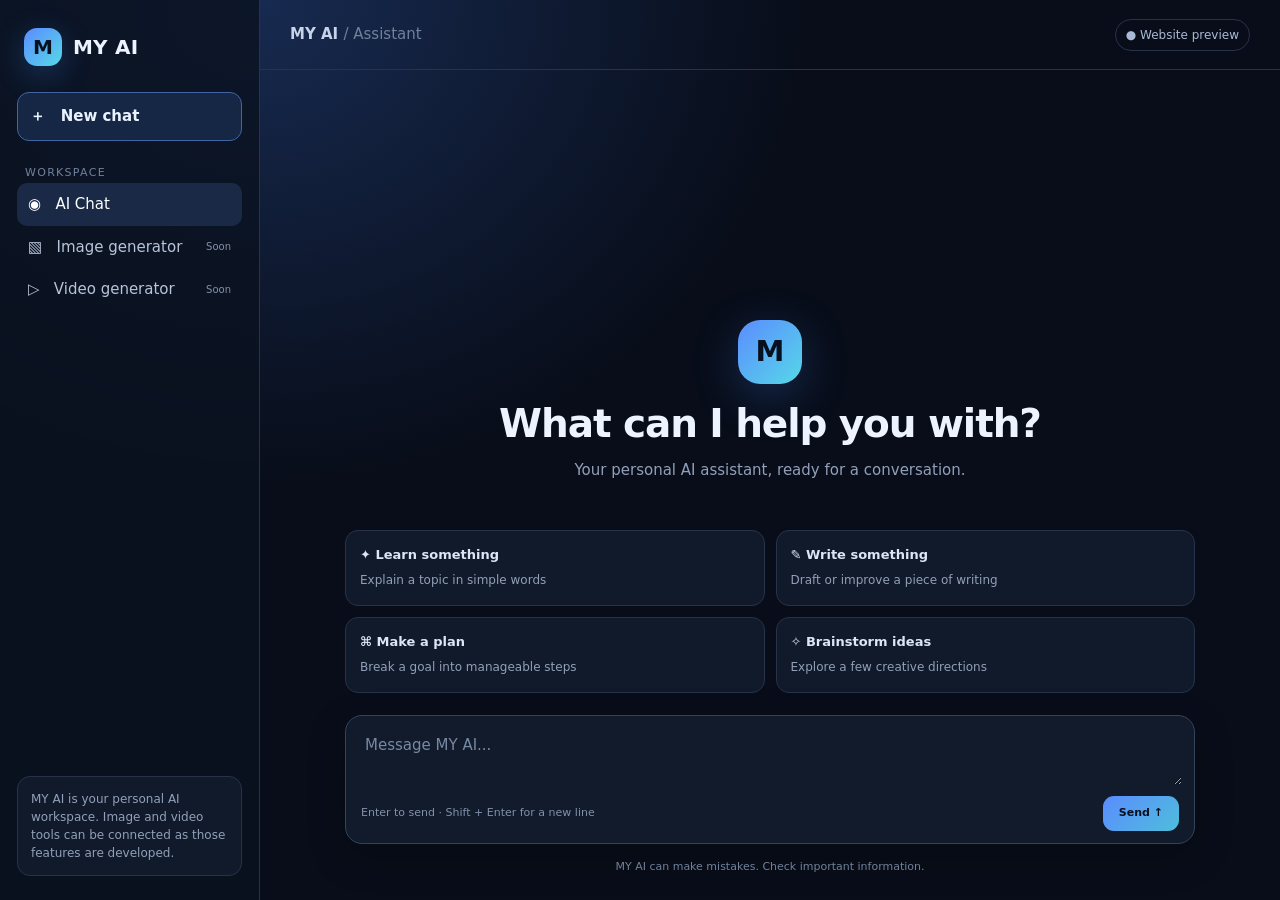
==== index(1).html @ 31a836f2 "Add files via upload" ====
<!doctype html>
<html lang="en">
<head>
  <meta charset="utf-8">
  <meta name="viewport" content="width=device-width, initial-scale=1">
  <meta name="theme-color" content="#080d19">
  <title>MY AI — Your personal AI</title>
  <style>
    :root{--bg:#080d19;--panel:#101827;--panel2:#151f31;--line:#26334a;--text:#edf3ff;--muted:#91a0b8;--blue:#5b8cff;--cyan:#56d8e8}
    *{box-sizing:border-box}body{margin:0;background:radial-gradient(ellipse at 20% 0%,#172a50 0,transparent 38%),var(--bg);color:var(--text);font:15px/1.5 Inter,system-ui,-apple-system,Segoe UI,Arial,sans-serif;min-height:100vh}
    button,textarea{font:inherit}button{cursor:pointer}
    .app{display:grid;grid-template-columns:260px 1fr;min-height:100vh;max-width:1500px;margin:auto}
    aside{border-right:1px solid var(--line);padding:24px 17px;background:#0b1220cc;display:flex;flex-direction:column;gap:22px}
    .brand{display:flex;align-items:center;gap:11px;font-size:20px;font-weight:800;letter-spacing:.2px;padding:4px 7px}
    .logo{width:38px;height:38px;border-radius:13px;background:linear-gradient(135deg,var(--blue),var(--cyan));display:grid;place-items:center;color:#07101e;font-weight:900;font-size:20px;box-shadow:0 8px 30px #428dff44}
    .new{border:1px solid #4264a0;background:#162746;color:#eaf1ff;border-radius:12px;padding:12px;text-align:left;font-weight:650}
    .navtitle{font-size:11px;color:#71819c;text-transform:uppercase;letter-spacing:1.3px;margin:2px 8px}
    .navitem{padding:10px 11px;border-radius:10px;color:#b7c4d9;display:flex;gap:11px;align-items:center}
    .navitem.active{background:#1a2a46;color:#fff}
    .side-note{margin-top:auto;border:1px solid var(--line);background:#101a2b;border-radius:13px;padding:13px;color:var(--muted);font-size:12px}
    main{display:flex;flex-direction:column;min-width:0;min-height:100vh}
    header{height:70px;border-bottom:1px solid var(--line);display:flex;align-items:center;justify-content:space-between;padding:0 30px}
    .model{color:#c6d3e8;font-weight:650}.status{font-size:12px;color:#a8bad4;border:1px solid var(--line);padding:6px 10px;border-radius:30px}
    .content{width:min(850px,calc(100% - 36px));margin:0 auto;display:flex;flex-direction:column;flex:1;padding:55px 0 25px}
    .welcome{text-align:center;margin:auto auto 28px}.orb{width:64px;height:64px;margin:0 auto 18px;border-radius:22px;background:linear-gradient(135deg,#5b8cff,#56d8e8);display:grid;place-items:center;color:#07101e;font-size:29px;font-weight:900;box-shadow:0 12px 45px #458dff40}
    h1{font-size:clamp(27px,5vw,39px);line-height:1.15;margin:0 0 12px;letter-spacing:-1.1px}.sub{color:var(--muted);margin:0}
    .suggestions{display:grid;grid-template-columns:repeat(2,1fr);gap:11px;margin:0 0 22px}
    .suggestion{background:#101a2a;border:1px solid var(--line);border-radius:13px;padding:14px;text-align:left;color:#dbe6f7;transition:.2s}
    .suggestion:hover{border-color:#638ee0;background:#15243b}.suggestion strong{display:block;font-size:13px;margin-bottom:4px}.suggestion span{font-size:12px;color:var(--muted)}
    .chat{display:flex;flex-direction:column;gap:18px;margin:0 0 20px}.msg{max-width:85%;padding:13px 16px;border-radius:15px;white-space:pre-wrap;overflow-wrap:anywhere}.user{align-self:flex-end;background:#244579;color:white;border-bottom-right-radius:5px}.assistant{align-self:flex-start;background:#121e30;border:1px solid var(--line);border-bottom-left-radius:5px}
    .composer{border:1px solid #34435c;background:#111b2b;border-radius:17px;padding:12px;box-shadow:0 12px 40px #0003}
    textarea{width:100%;resize:vertical;min-height:54px;max-height:180px;background:transparent;border:0;outline:0;color:var(--text);padding:6px 7px}
    textarea::placeholder{color:#7889a4}.composebottom{display:flex;align-items:center;justify-content:space-between;padding:5px 3px 0;color:#8191aa;font-size:11px}
    .send{border:0;border-radius:11px;padding:9px 16px;background:linear-gradient(135deg,var(--blue),#4ebedb);color:#06101e;font-weight:800}
    .foot{text-align:center;color:#71819a;font-size:11px;padding:15px 0 0}
    .hidden{display:none!important}
    @media(max-width:720px){.app{grid-template-columns:1fr}aside{display:none}header{padding:0 18px}.content{padding-top:38px}.suggestions{grid-template-columns:1fr}.msg{max-width:94%}}
  </style>
</head>
<body>
<div class="app">
  <aside>
    <div class="brand"><div class="logo">M</div> MY AI</div>
    <button class="new" id="newChat">＋ &nbsp; New chat</button>
    <div>
      <div class="navtitle">Workspace</div>
      <div class="navitem active">◉ &nbsp; AI Chat</div>
      <div class="navitem">▧ &nbsp; Image generator <span style="margin-left:auto;font-size:10px;color:#8292aa">Soon</span></div>
      <div class="navitem">▷ &nbsp; Video generator <span style="margin-left:auto;font-size:10px;color:#8292aa">Soon</span></div>
    </div>
    <div class="side-note">MY AI is your personal AI workspace. Image and video tools can be connected as those features are developed.</div>
  </aside>
  <main>
    <header><div class="model">MY AI <span style="color:#71819a;font-weight:400">/ Assistant</span></div><div class="status">● Website preview</div></header>
    <section class="content">
      <div class="welcome" id="welcome">
        <div class="orb">M</div>
        <h1>What can I help you with?</h1>
        <p class="sub">Your personal AI assistant, ready for a conversation.</p>
      </div>
      <div class="chat" id="chat"></div>
      <div class="suggestions" id="suggestions">
        <button class="suggestion" data-prompt="Explain artificial intelligence in simple words."><strong>✦ Learn something</strong><span>Explain a topic in simple words</span></button>
        <button class="suggestion" data-prompt="Help me write a clear and professional email."><strong>✎ Write something</strong><span>Draft or improve a piece of writing</span></button>
        <button class="suggestion" data-prompt="Give me a step-by-step plan to learn programming."><strong>⌘ Make a plan</strong><span>Break a goal into manageable steps</span></button>
        <button class="suggestion" data-prompt="Give me three creative project ideas using AI."><strong>✧ Brainstorm ideas</strong><span>Explore a few creative directions</span></button>
      </div>
      <div class="composer">
        <textarea id="prompt" rows="2" placeholder="Message MY AI..."></textarea>
        <div class="composebottom"><span>Enter to send · Shift + Enter for a new line</span><button class="send" id="send">Send ↑</button></div>
      </div>
      <div class="foot">MY AI can make mistakes. Check important information.</div>
    </section>
  </main>
</div>
<script>
  // Add your secured MY AI backend URL here after the Colab/API connection is prepared.
  // Do not put Hugging Face tokens, passwords, or private API keys in this public website.
  const MY_AI_API_URL = "";

  const chat = document.getElementById("chat");
  const promptBox = document.getElementById("prompt");
  const welcome = document.getElementById("welcome");
  const suggestions = document.getElementById("suggestions");

  function addMessage(role, text) {
    const el = document.createElement("div");
    el.className = "msg " + (role === "user" ? "user" : "assistant");
    el.textContent = text;
    chat.appendChild(el);
    el.scrollIntoView({behavior:"smooth", block:"nearest"});
  }

  async function sendMessage(text) {
    text = (text || "").trim();
    if (!text) return;
    welcome.classList.add("hidden");
    suggestions.classList.add("hidden");
    addMessage("user", text);
    promptBox.value = "";
    const waiting = document.createElement("div");
    waiting.className = "msg assistant";
    waiting.textContent = "Thinking…";
    chat.appendChild(waiting);

    if (!MY_AI_API_URL) {
      waiting.textContent = "The website is ready. MY AI's Colab connection has not been added yet. Next, we will connect this chat to your running AI model.";
      return;
    }

    try {
      const response = await fetch(MY_AI_API_URL, {
        method:"POST",
        headers:{"Content-Type":"application/json"},
        body:JSON.stringify({message:text})
      });
      if (!response.ok) throw new Error("Server returned " + response.status);
      const data = await response.json();
      waiting.textContent = data.answer || data.response || data.reply || "The AI server returned no answer.";
    } catch (err) {
      waiting.textContent = "Could not reach MY AI right now. Check that its server is running and connected.";
      console.error(err);
    }
  }

  document.getElementById("send").addEventListener("click", () => sendMessage(promptBox.value));
  promptBox.addEventListener("keydown", e => {
    if (e.key === "Enter" && !e.shiftKey) { e.preventDefault(); sendMessage(promptBox.value); }
  });
  document.querySelectorAll("[data-prompt]").forEach(btn => btn.addEventListener("click", () => sendMessage(btn.dataset.prompt)));
  document.getElementById("newChat").addEventListener("click", () => {
    chat.innerHTML = "";
    welcome.classList.remove("hidden");
    suggestions.classList.remove("hidden");
    promptBox.value = "";
    promptBox.focus();
  });
</script>
</body>
</html>
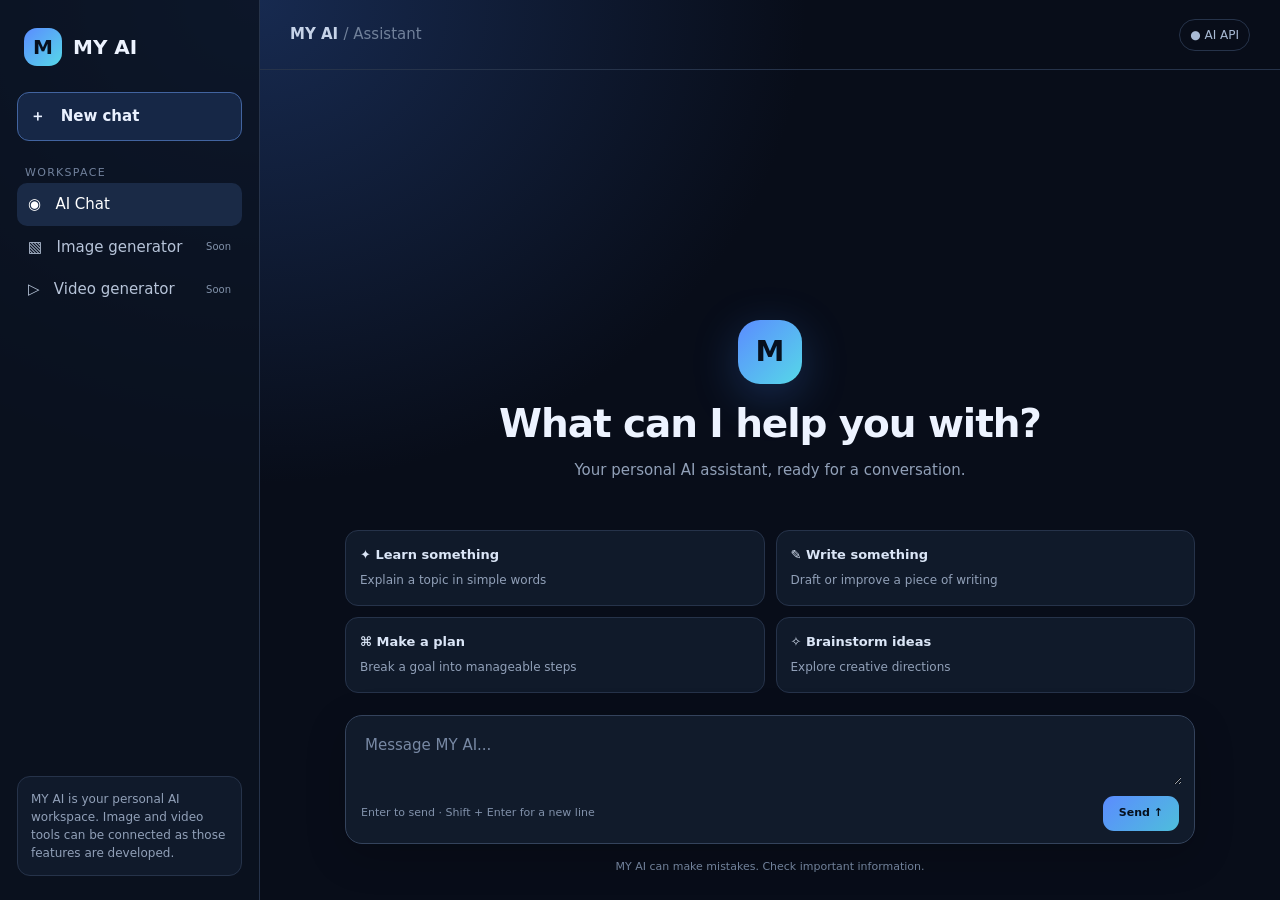
==== commit 685f4ab9: "index(1).html" ====
--- a/index(1).html
+++ b/index(1).html
@@ -1,140 +1,204 @@
-<!doctype html>
+
+<!DOCTYPE html>
 <html lang="en">
 <head>
-  <meta charset="utf-8">
-  <meta name="viewport" content="width=device-width, initial-scale=1">
-  <meta name="theme-color" content="#080d19">
-  <title>MY AI — Your personal AI</title>
-  <style>
-    :root{--bg:#080d19;--panel:#101827;--panel2:#151f31;--line:#26334a;--text:#edf3ff;--muted:#91a0b8;--blue:#5b8cff;--cyan:#56d8e8}
-    *{box-sizing:border-box}body{margin:0;background:radial-gradient(ellipse at 20% 0%,#172a50 0,transparent 38%),var(--bg);color:var(--text);font:15px/1.5 Inter,system-ui,-apple-system,Segoe UI,Arial,sans-serif;min-height:100vh}
-    button,textarea{font:inherit}button{cursor:pointer}
-    .app{display:grid;grid-template-columns:260px 1fr;min-height:100vh;max-width:1500px;margin:auto}
-    aside{border-right:1px solid var(--line);padding:24px 17px;background:#0b1220cc;display:flex;flex-direction:column;gap:22px}
-    .brand{display:flex;align-items:center;gap:11px;font-size:20px;font-weight:800;letter-spacing:.2px;padding:4px 7px}
-    .logo{width:38px;height:38px;border-radius:13px;background:linear-gradient(135deg,var(--blue),var(--cyan));display:grid;place-items:center;color:#07101e;font-weight:900;font-size:20px;box-shadow:0 8px 30px #428dff44}
-    .new{border:1px solid #4264a0;background:#162746;color:#eaf1ff;border-radius:12px;padding:12px;text-align:left;font-weight:650}
-    .navtitle{font-size:11px;color:#71819c;text-transform:uppercase;letter-spacing:1.3px;margin:2px 8px}
-    .navitem{padding:10px 11px;border-radius:10px;color:#b7c4d9;display:flex;gap:11px;align-items:center}
-    .navitem.active{background:#1a2a46;color:#fff}
-    .side-note{margin-top:auto;border:1px solid var(--line);background:#101a2b;border-radius:13px;padding:13px;color:var(--muted);font-size:12px}
-    main{display:flex;flex-direction:column;min-width:0;min-height:100vh}
-    header{height:70px;border-bottom:1px solid var(--line);display:flex;align-items:center;justify-content:space-between;padding:0 30px}
-    .model{color:#c6d3e8;font-weight:650}.status{font-size:12px;color:#a8bad4;border:1px solid var(--line);padding:6px 10px;border-radius:30px}
-    .content{width:min(850px,calc(100% - 36px));margin:0 auto;display:flex;flex-direction:column;flex:1;padding:55px 0 25px}
-    .welcome{text-align:center;margin:auto auto 28px}.orb{width:64px;height:64px;margin:0 auto 18px;border-radius:22px;background:linear-gradient(135deg,#5b8cff,#56d8e8);display:grid;place-items:center;color:#07101e;font-size:29px;font-weight:900;box-shadow:0 12px 45px #458dff40}
-    h1{font-size:clamp(27px,5vw,39px);line-height:1.15;margin:0 0 12px;letter-spacing:-1.1px}.sub{color:var(--muted);margin:0}
-    .suggestions{display:grid;grid-template-columns:repeat(2,1fr);gap:11px;margin:0 0 22px}
-    .suggestion{background:#101a2a;border:1px solid var(--line);border-radius:13px;padding:14px;text-align:left;color:#dbe6f7;transition:.2s}
-    .suggestion:hover{border-color:#638ee0;background:#15243b}.suggestion strong{display:block;font-size:13px;margin-bottom:4px}.suggestion span{font-size:12px;color:var(--muted)}
-    .chat{display:flex;flex-direction:column;gap:18px;margin:0 0 20px}.msg{max-width:85%;padding:13px 16px;border-radius:15px;white-space:pre-wrap;overflow-wrap:anywhere}.user{align-self:flex-end;background:#244579;color:white;border-bottom-right-radius:5px}.assistant{align-self:flex-start;background:#121e30;border:1px solid var(--line);border-bottom-left-radius:5px}
-    .composer{border:1px solid #34435c;background:#111b2b;border-radius:17px;padding:12px;box-shadow:0 12px 40px #0003}
-    textarea{width:100%;resize:vertical;min-height:54px;max-height:180px;background:transparent;border:0;outline:0;color:var(--text);padding:6px 7px}
-    textarea::placeholder{color:#7889a4}.composebottom{display:flex;align-items:center;justify-content:space-between;padding:5px 3px 0;color:#8191aa;font-size:11px}
-    .send{border:0;border-radius:11px;padding:9px 16px;background:linear-gradient(135deg,var(--blue),#4ebedb);color:#06101e;font-weight:800}
-    .foot{text-align:center;color:#71819a;font-size:11px;padding:15px 0 0}
-    .hidden{display:none!important}
-    @media(max-width:720px){.app{grid-template-columns:1fr}aside{display:none}header{padding:0 18px}.content{padding-top:38px}.suggestions{grid-template-columns:1fr}.msg{max-width:94%}}
-  </style>
+<meta charset="UTF-8">
+<meta name="viewport" content="width=device-width, initial-scale=1">
+<meta name="theme-color" content="#080d19">
+<title>MY AI — Your personal AI</title>
+<style>
+:root{--bg:#080d19;--line:#26334a;--text:#edf3ff;--muted:#91a0b8;--blue:#5b8cff;--cyan:#56d8e8}
+*{box-sizing:border-box}
+body{margin:0;background:radial-gradient(ellipse at 20% 0%,#172a50 0,transparent 38%),var(--bg);color:var(--text);font:15px/1.5 Inter,system-ui,Arial,sans-serif;min-height:100vh}
+button,textarea{font:inherit}button{cursor:pointer}
+.app{display:grid;grid-template-columns:260px 1fr;min-height:100vh;max-width:1500px;margin:auto}
+aside{border-right:1px solid var(--line);padding:24px 17px;background:#0b1220cc;display:flex;flex-direction:column;gap:22px}
+.brand{display:flex;align-items:center;gap:11px;font-size:20px;font-weight:800;padding:4px 7px}
+.logo,.orb{background:linear-gradient(135deg,var(--blue),var(--cyan));display:grid;place-items:center;color:#07101e;font-weight:900}
+.logo{width:38px;height:38px;border-radius:13px;font-size:20px}
+.new{border:1px solid #4264a0;background:#162746;color:#eaf1ff;border-radius:12px;padding:12px;text-align:left;font-weight:650}
+.navtitle{font-size:11px;color:#71819c;text-transform:uppercase;letter-spacing:1.3px;margin:2px 8px}
+.navitem{padding:10px 11px;border-radius:10px;color:#b7c4d9;display:flex;gap:11px;align-items:center}
+.navitem.active{background:#1a2a46;color:#fff}
+.side-note{margin-top:auto;border:1px solid var(--line);background:#101a2b;border-radius:13px;padding:13px;color:var(--muted);font-size:12px}
+main{display:flex;flex-direction:column;min-width:0;min-height:100vh}
+header{height:70px;border-bottom:1px solid var(--line);display:flex;align-items:center;justify-content:space-between;padding:0 30px}
+.model{color:#c6d3e8;font-weight:650}
+.status{font-size:12px;color:#a8bad4;border:1px solid var(--line);padding:6px 10px;border-radius:30px}
+.content{width:min(850px,calc(100% - 36px));margin:0 auto;display:flex;flex-direction:column;flex:1;padding:55px 0 25px}
+.welcome{text-align:center;margin:auto auto 28px}
+.orb{width:64px;height:64px;margin:0 auto 18px;border-radius:22px;font-size:29px;box-shadow:0 12px 45px #458dff40}
+h1{font-size:clamp(27px,5vw,39px);line-height:1.15;margin:0 0 12px;letter-spacing:-1.1px}
+.sub{color:var(--muted);margin:0}
+.suggestions{display:grid;grid-template-columns:repeat(2,1fr);gap:11px;margin:0 0 22px}
+.suggestion{background:#101a2a;border:1px solid var(--line);border-radius:13px;padding:14px;text-align:left;color:#dbe6f7}
+.suggestion:hover{border-color:#638ee0;background:#15243b}
+.suggestion strong{display:block;font-size:13px;margin-bottom:4px}
+.suggestion span{font-size:12px;color:var(--muted)}
+.chat{display:flex;flex-direction:column;gap:18px;margin:0 0 20px}
+.msg{max-width:85%;padding:13px 16px;border-radius:15px;white-space:pre-wrap;overflow-wrap:anywhere}
+.user{align-self:flex-end;background:#244579;color:white;border-bottom-right-radius:5px}
+.assistant{align-self:flex-start;background:#121e30;border:1px solid var(--line);border-bottom-left-radius:5px}
+.composer{border:1px solid #34435c;background:#111b2b;border-radius:17px;padding:12px;box-shadow:0 12px 40px #0003}
+textarea{width:100%;resize:vertical;min-height:54px;max-height:180px;background:transparent;border:0;outline:0;color:var(--text);padding:6px 7px}
+textarea::placeholder{color:#7889a4}
+.composebottom{display:flex;align-items:center;justify-content:space-between;padding:5px 3px 0;color:#8191aa;font-size:11px}
+.send{border:0;border-radius:11px;padding:9px 16px;background:linear-gradient(135deg,var(--blue),#4ebedb);color:#06101e;font-weight:800}
+.send:disabled{opacity:.5;cursor:not-allowed}
+.foot{text-align:center;color:#71819a;font-size:11px;padding:15px 0 0}
+.hidden{display:none!important}
+@media(max-width:720px){.app{grid-template-columns:1fr}aside{display:none}header{padding:0 18px}.content{padding-top:38px}.suggestions{grid-template-columns:1fr}.msg{max-width:94%}}
+</style>
 </head>
 <body>
 <div class="app">
-  <aside>
-    <div class="brand"><div class="logo">M</div> MY AI</div>
-    <button class="new" id="newChat">＋ &nbsp; New chat</button>
-    <div>
-      <div class="navtitle">Workspace</div>
-      <div class="navitem active">◉ &nbsp; AI Chat</div>
-      <div class="navitem">▧ &nbsp; Image generator <span style="margin-left:auto;font-size:10px;color:#8292aa">Soon</span></div>
-      <div class="navitem">▷ &nbsp; Video generator <span style="margin-left:auto;font-size:10px;color:#8292aa">Soon</span></div>
-    </div>
-    <div class="side-note">MY AI is your personal AI workspace. Image and video tools can be connected as those features are developed.</div>
-  </aside>
-  <main>
-    <header><div class="model">MY AI <span style="color:#71819a;font-weight:400">/ Assistant</span></div><div class="status">● Website preview</div></header>
-    <section class="content">
-      <div class="welcome" id="welcome">
-        <div class="orb">M</div>
-        <h1>What can I help you with?</h1>
-        <p class="sub">Your personal AI assistant, ready for a conversation.</p>
-      </div>
-      <div class="chat" id="chat"></div>
-      <div class="suggestions" id="suggestions">
-        <button class="suggestion" data-prompt="Explain artificial intelligence in simple words."><strong>✦ Learn something</strong><span>Explain a topic in simple words</span></button>
-        <button class="suggestion" data-prompt="Help me write a clear and professional email."><strong>✎ Write something</strong><span>Draft or improve a piece of writing</span></button>
-        <button class="suggestion" data-prompt="Give me a step-by-step plan to learn programming."><strong>⌘ Make a plan</strong><span>Break a goal into manageable steps</span></button>
-        <button class="suggestion" data-prompt="Give me three creative project ideas using AI."><strong>✧ Brainstorm ideas</strong><span>Explore a few creative directions</span></button>
-      </div>
-      <div class="composer">
-        <textarea id="prompt" rows="2" placeholder="Message MY AI..."></textarea>
-        <div class="composebottom"><span>Enter to send · Shift + Enter for a new line</span><button class="send" id="send">Send ↑</button></div>
-      </div>
-      <div class="foot">MY AI can make mistakes. Check important information.</div>
-    </section>
-  </main>
-</div>
+<aside>
+<div class="brand"><div class="logo">M</div> MY AI</div>
+<button class="new" id="newChat">＋ &nbsp; New chat</button>
+<div>
+<div class="navtitle">Workspace</div>
+<div class="navitem active">◉ &nbsp; AI Chat</div>
+<div class="navitem">▧ &nbsp; Image generator <span style="margin-left:auto;font-size:10px;color:#8292aa">Soon</span></div>
+<div class="navitem">▷ &nbsp; Video generator <span style="margin-left:auto;font-size:10px;color:#8292aa">Soon</span></div>
+</div>
+<div class="side-note">MY AI is your personal AI workspace. Image and video tools can be connected as those features are developed.</div>
+</aside>
+<main>
+<header>
+<div class="model">MY AI <span style="color:#71819a;font-weight:400">/ Assistant</span></div>
+<div class="status" id="status">● AI API</div>
+</header>
+<section class="content">
+<div class="welcome" id="welcome">
+<div class="orb">M</div>
+<h1>What can I help you with?</h1>
+<p class="sub">Your personal AI assistant, ready for a conversation.</p>
+</div>
+<div class="chat" id="chat"></div>
+<div class="suggestions" id="suggestions">
+<button class="suggestion" data-prompt="Explain artificial intelligence in simple words."><strong>✦ Learn something</strong><span>Explain a topic in simple words</span></button>
+<button class="suggestion" data-prompt="Help me write a clear and professional email."><strong>✎ Write something</strong><span>Draft or improve a piece of writing</span></button>
+<button class="suggestion" data-prompt="Give me a step-by-step plan to learn programming."><strong>⌘ Make a plan</strong><span>Break a goal into manageable steps</span></button>
+<button class="suggestion" data-prompt="Give me three creative project ideas using AI."><strong>✧ Brainstorm ideas</strong><span>Explore creative directions</span></button>
+</div>
+<div class="composer">
+<textarea id="prompt" rows="2" placeholder="Message MY AI..."></textarea>
+<div class="composebottom">
+<span>Enter to send · Shift + Enter for a new line</span>
+<button class="send" id="send">Send ↑</button>
+</div>
+</div>
+<div class="foot">MY AI can make mistakes. Check important information.</div>
+</section>
+</main>
+</div>
+
 <script>
-  // Add your secured MY AI backend URL here after the Colab/API connection is prepared.
-  // Do not put Hugging Face tokens, passwords, or private API keys in this public website.
-  const MY_AI_API_URL = "";
-
-  const chat = document.getElementById("chat");
-  const promptBox = document.getElementById("prompt");
-  const welcome = document.getElementById("welcome");
-  const suggestions = document.getElementById("suggestions");
-
-  function addMessage(role, text) {
-    const el = document.createElement("div");
-    el.className = "msg " + (role === "user" ? "user" : "assistant");
-    el.textContent = text;
-    chat.appendChild(el);
-    el.scrollIntoView({behavior:"smooth", block:"nearest"});
+const MY_AI_API_URL = "https://rider-summit-receive-solar.trycloudflare.com/chat";
+
+const chat = document.getElementById("chat");
+const promptBox = document.getElementById("prompt");
+const welcome = document.getElementById("welcome");
+const suggestions = document.getElementById("suggestions");
+const sendButton = document.getElementById("send");
+const status = document.getElementById("status");
+
+let history = [];
+let busy = false;
+
+function addMessage(role, text) {
+  const el = document.createElement("div");
+  el.className = "msg " + role;
+  el.textContent = text;
+  chat.appendChild(el);
+  el.scrollIntoView({behavior:"smooth",block:"nearest"});
+  return el;
+}
+
+async function sendMessage(text) {
+  text = (text || "").trim();
+  if (!text || busy) return;
+
+  welcome.classList.add("hidden");
+  suggestions.classList.add("hidden");
+
+  addMessage("user", text);
+  promptBox.value = "";
+
+  const waiting = addMessage("assistant", "Thinking...");
+  busy = true;
+  sendButton.disabled = true;
+  status.textContent = "● Working...";
+
+  try {
+    const response = await fetch(MY_AI_API_URL, {
+      method: "POST",
+      headers: {"Content-Type": "application/json"},
+      body: JSON.stringify({
+        message: text,
+        history: history
+      })
+    });
+
+    if (!response.ok) {
+      throw new Error("HTTP " + response.status);
+    }
+
+    const data = await response.json();
+
+    const answer = data.reply || data.answer || data.response || data.message;
+
+    if (!answer) {
+      throw new Error("No answer returned by API");
+    }
+
+    waiting.textContent = answer;
+
+    history.push(
+      {role:"user",content:text},
+      {role:"assistant",content:answer}
+    );
+
+    status.textContent = "● Connected";
+  } catch (error) {
+    waiting.textContent =
+      "Connection error: " + error.message +
+      "\nPlease check that your AI server is running.";
+    status.textContent = "● Connection error";
+    console.error("MY AI error:", error);
+  } finally {
+    busy = false;
+    sendButton.disabled = false;
+    promptBox.focus();
   }
-
-  async function sendMessage(text) {
-    text = (text || "").trim();
-    if (!text) return;
-    welcome.classList.add("hidden");
-    suggestions.classList.add("hidden");
-    addMessage("user", text);
-    promptBox.value = "";
-    const waiting = document.createElement("div");
-    waiting.className = "msg assistant";
-    waiting.textContent = "Thinking…";
-    chat.appendChild(waiting);
-
-    if (!MY_AI_API_URL) {
-      waiting.textContent = "The website is ready. MY AI's Colab connection has not been added yet. Next, we will connect this chat to your running AI model.";
-      return;
-    }
-
-    try {
-      const response = await fetch(MY_AI_API_URL, {
-        method:"POST",
-        headers:{"Content-Type":"application/json"},
-        body:JSON.stringify({message:text})
-      });
-      if (!response.ok) throw new Error("Server returned " + response.status);
-      const data = await response.json();
-      waiting.textContent = data.answer || data.response || data.reply || "The AI server returned no answer.";
-    } catch (err) {
-      waiting.textContent = "Could not reach MY AI right now. Check that its server is running and connected.";
-      console.error(err);
-    }
+}
+
+sendButton.addEventListener("click", () => {
+  sendMessage(promptBox.value);
+});
+
+promptBox.addEventListener("keydown", e => {
+  if (e.key === "Enter" && !e.shiftKey) {
+    e.preventDefault();
+    sendMessage(promptBox.value);
   }
-
-  document.getElementById("send").addEventListener("click", () => sendMessage(promptBox.value));
-  promptBox.addEventListener("keydown", e => {
-    if (e.key === "Enter" && !e.shiftKey) { e.preventDefault(); sendMessage(promptBox.value); }
+});
+
+document.querySelectorAll("[data-prompt]").forEach(button => {
+  button.addEventListener("click", () => {
+    sendMessage(button.dataset.prompt);
   });
-  document.querySelectorAll("[data-prompt]").forEach(btn => btn.addEventListener("click", () => sendMessage(btn.dataset.prompt)));
-  document.getElementById("newChat").addEventListener("click", () => {
-    chat.innerHTML = "";
-    welcome.classList.remove("hidden");
-    suggestions.classList.remove("hidden");
-    promptBox.value = "";
-    promptBox.focus();
-  });
+});
+
+document.getElementById("newChat").addEventListener("click", () => {
+  chat.innerHTML = "";
+  history = [];
+  welcome.classList.remove("hidden");
+  suggestions.classList.remove("hidden");
+  promptBox.value = "";
+  status.textContent = "● AI API";
+  promptBox.focus();
+});
 </script>
 </body>
 </html>
